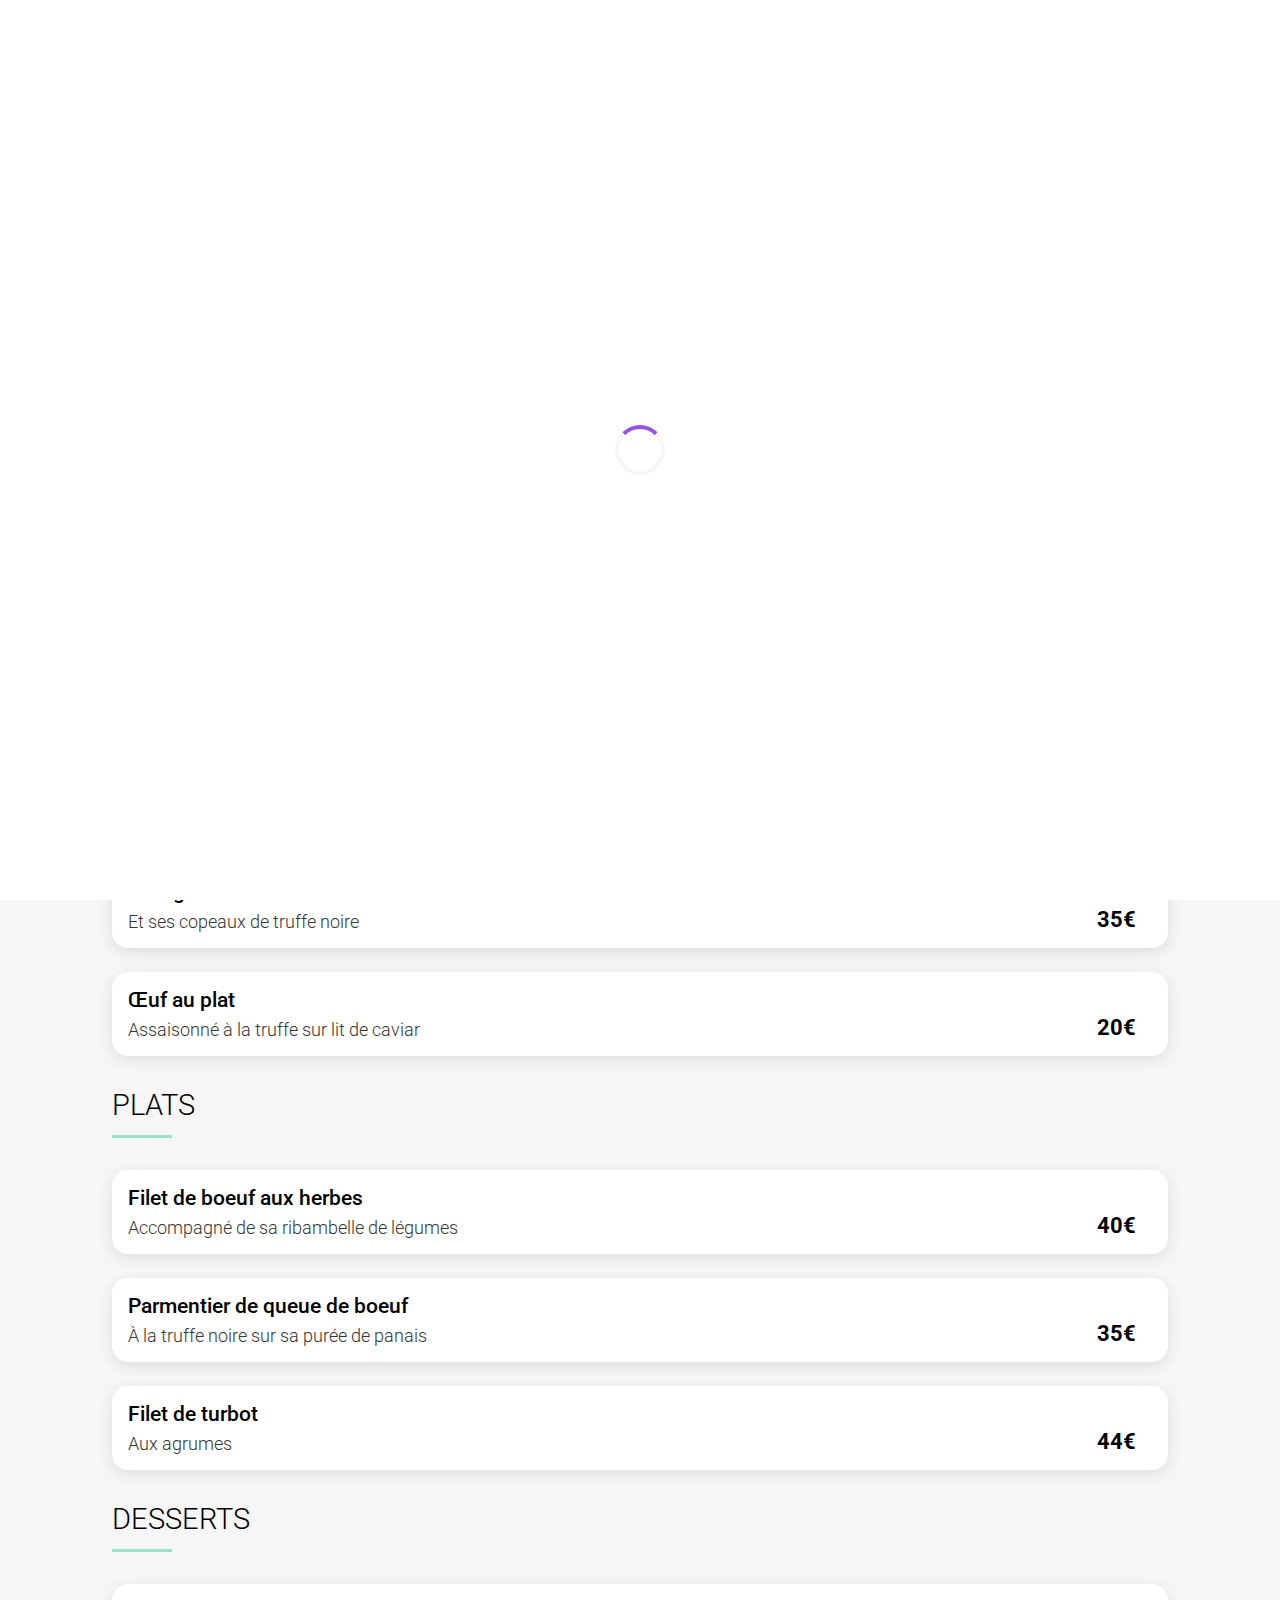
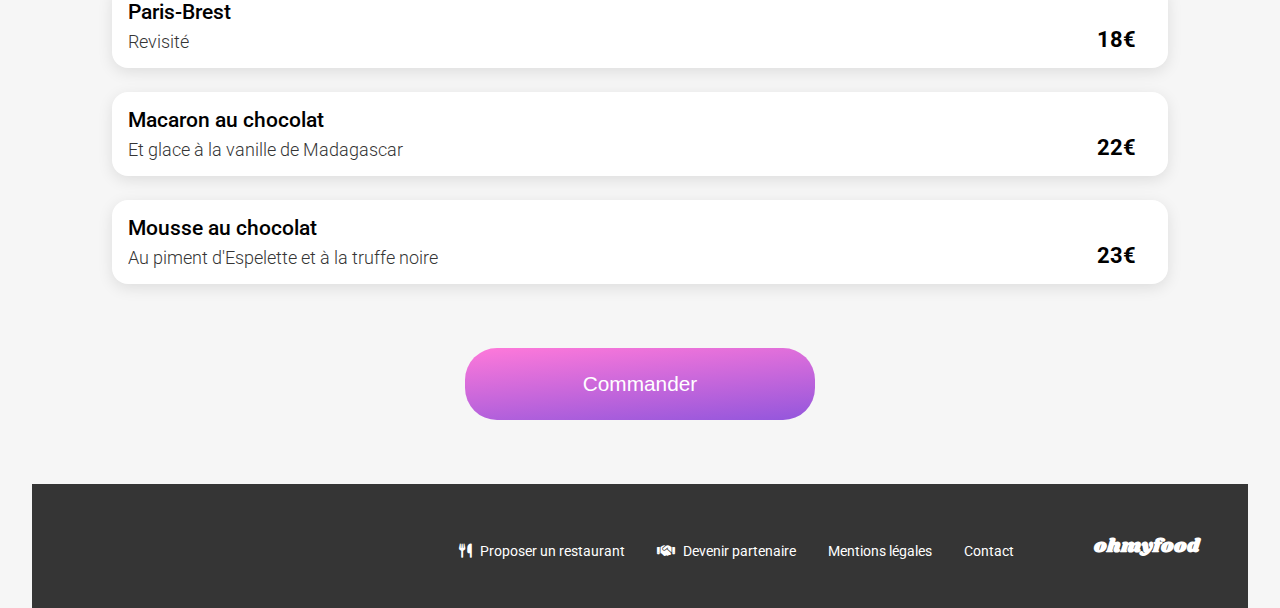
==== la-palette-du-gout.html @ 21039945 "general adaj" ====
<!DOCTYPE html>
<html lang="fr">
  <head>
    <meta charset="UTF-8" />
    <meta name="viewport" content="width=device-width, initial-scale=1.0" />
    <title>La palette du goût - Ohmyfood</title>
    <link
      rel="stylesheet"
      href="https://cdnjs.cloudflare.com/ajax/libs/font-awesome/6.4.0/css/all.min.css"
    />
    <link
      href="https://fonts.googleapis.com/css2?family=Roboto:wght@300;400;500;700&family=Shrikhand&display=swap"
      rel="stylesheet"
    />
    <link rel="stylesheet" href="./la-palette-du-gout.css" />
  </head>
  <body>
    <div class="refresh-container">
      <div class="spinner"></div>
    </div>
    <header class="header">
      <div class="header__back">
        <a href="index.html">
          <i class="fas fa-arrow-left"></i>
        </a>
      </div>
      <h2 class="header-logo">ohmyfood</h2>
    </header>

    <main class="menu">
      <div class="menu__cover-container">
        <img
          src="public/external/b1f7c04ec47d0d54b023bb91b05e07d8.jpg"
          alt="La palette du goût"
          class="menu__cover"
        />
      </div>

      <section class="menu__content">
        <div class="menu__header">
          <h2 class="menu__cover-title">La palette du goût</h2>
          <button class="menu__like">
            <i class="far fa-heart"></i>
          </button>
        </div>

        <!-- Starters -->
        <section class="menu-category">
          <h3 class="menu-category__title">ENTRÉES</h3>
          <div class="menu-items">
            <article class="menu-item">
              <div class="menu-item__text">
                <h4 class="menu-item__title">Fricassée d'escargots</h4>
                <p class="menu-item__description">Au piment d'Espelette</p>
              </div>
              <div class="menu-item__price-container">
                <div class="menu-item__price">25€</div>
                <div class="menu-item__check">
                  <i class="fas fa-circle-check"></i>
                </div>
              </div>
            </article>

            <article class="menu-item">
              <div class="menu-item__text">
                <h4 class="menu-item__title">Foie gras de canard mi-cuit</h4>
                <p class="menu-item__description">
                  Et ses copeaux de truffe noire
                </p>
              </div>
              <div class="menu-item__price-container">
                <div class="menu-item__price">35€</div>
                <div class="menu-item__check">
                  <i class="fas fa-circle-check"></i>
                </div>
              </div>
            </article>

            <article class="menu-item">
              <div class="menu-item__text">
                <h4 class="menu-item__title">Œuf au plat</h4>
                <p class="menu-item__description">
                  Assaisonné à la truffe sur lit de caviar
                </p>
              </div>
              <div class="menu-item__price-container">
                <div class="menu-item__price">20€</div>
                <div class="menu-item__check">
                  <i class="fas fa-circle-check"></i>
                </div>
              </div>
            </article>
          </div>
        </section>

        <!-- Mains -->
        <section class="menu-category">
          <h3 class="menu-category__title">PLATS</h3>
          <div class="menu-items">
            <article class="menu-item">
              <div class="menu-item__text">
                <h4 class="menu-item__title">Filet de boeuf aux herbes</h4>
                <p class="menu-item__description">
                  Accompagné de sa ribambelle de légumes
                </p>
              </div>
              <div class="menu-item__price-container">
                <div class="menu-item__price">40€</div>
                <div class="menu-item__check">
                  <i class="fas fa-circle-check"></i>
                </div>
              </div>
            </article>

            <article class="menu-item">
              <div class="menu-item__text">
                <h4 class="menu-item__title">Parmentier de queue de boeuf</h4>
                <p class="menu-item__description">
                  À la truffe noire sur sa purée de panais
                </p>
              </div>
              <div class="menu-item__price-container">
                <div class="menu-item__price">35€</div>
                <div class="menu-item__check">
                  <i class="fas fa-circle-check"></i>
                </div>
              </div>
            </article>

            <article class="menu-item">
              <div class="menu-item__text">
                <h4 class="menu-item__title">Filet de turbot</h4>
                <p class="menu-item__description">Aux agrumes</p>
              </div>
              <div class="menu-item__price-container">
                <div class="menu-item__price">44€</div>
                <div class="menu-item__check">
                  <i class="fas fa-circle-check"></i>
                </div>
              </div>
            </article>
          </div>
        </section>

        <!-- Desserts -->
        <section class="menu-category">
          <h3 class="menu-category__title">DESSERTS</h3>
          <div class="menu-items">
            <article class="menu-item">
              <div class="menu-item__text">
                <h4 class="menu-item__title">Paris-Brest</h4>
                <p class="menu-item__description">Revisité</p>
              </div>
              <div class="menu-item__price-container">
                <div class="menu-item__price">18€</div>
                <div class="menu-item__check">
                  <i class="fas fa-circle-check"></i>
                </div>
              </div>
            </article>

            <article class="menu-item">
              <div class="menu-item__text">
                <h4 class="menu-item__title">Macaron au chocolat</h4>
                <p class="menu-item__description">
                  Et glace à la vanille de Madagascar
                </p>
              </div>
              <div class="menu-item__price-container">
                <div class="menu-item__price">22€</div>
                <div class="menu-item__check">
                  <i class="fas fa-circle-check"></i>
                </div>
              </div>
            </article>

            <article class="menu-item">
              <div class="menu-item__text">
                <h4 class="menu-item__title">Mousse au chocolat</h4>
                <p class="menu-item__description">
                  Au piment d'Espelette et à la truffe noire
                </p>
              </div>
              <div class="menu-item__price-container">
                <div class="menu-item__price">23€</div>
                <div class="menu-item__check">
                  <i class="fas fa-circle-check"></i>
                </div>
              </div>
            </article>
          </div>
        </section>

        <button class="order-button">Commander</button>
      </section>
    </main>

    <footer class="footer">
      <h2 class="footer-logo">ohmyfood</h2>
      <nav class="footer-nav">
        <a href="#"><i class="fas fa-utensils"></i> Proposer un restaurant</a>
        <a href="#"><i class="fas fa-handshake"></i> Devenir partenaire</a>
        <a href="#">Mentions légales</a>
        <a href="mailto:contact@ohmyfood.com">Contact</a>
      </nav>
    </footer>
  </body>
</html>
---- la-palette-du-gout.css ----
/* Mobile-First Styles (max-width: 375px) */
:root {
  --primary: #9356dc;
  --secondary: #ff79da;
  --tertiary: #99e2d0;
  --dark: #353535;
  --light: #f6f6f6;
  --white: #ffffff;
  --shadow: 0 4px 15px rgba(0, 0, 0, 0.1);
}

* {
  margin: 0;
  padding: 0;
  box-sizing: border-box;
}

body {
  font-family: "Roboto", sans-serif;
  background: var(--light);
  margin: 0 auto;
  max-width: 1440px;
}

.header {
  padding: 1rem;
  box-shadow: 0 2px 4px rgba(0, 0, 0, 0.1);
  display: flex;
  align-items: center;
  gap: 1rem;
}

.header-logo {
  font-family: "Shrikhand", cursive;
  font-size: 1.5rem;
  color: var(--dark);
  margin: 0 auto;
}

.menu__cover-container {
  height: 250px;
  overflow: hidden;
  position: relative;
}

.menu__cover-title {
  bottom: 1rem;
  left: 1rem;
  color: black;
  font-family: "Shrikhand", cursive;
  font-size: 1.8rem;
  text-shadow: 0 2px 4px rgba(0, 0, 0, 0.5);
}

.menu__cover {
  width: 100%;
  height: 100%;
  object-fit: cover;
}

.menu__content {
  padding: 1rem;
  background: var(--light);
  border-radius: 2rem 2rem 0 0;
  margin-top: -2rem;
  position: relative;
}

.menu__header {
  display: flex;
  justify-content: space-between;
  padding: 1rem 0;
}

.menu__like {
  font-size: 1.5rem;
  background: none;
  border: none;
}

.menu-category {
  margin: 2rem 0;
}

.menu-category__title {
  font-weight: 300;
  font-size: 1.1rem;
  margin-bottom: 1rem;
  position: relative;
  padding-bottom: 0.5rem;
}

.menu-category__title::after {
  content: "";
  position: absolute;
  bottom: 0;
  left: 0;
  width: 40px;
  height: 2px;
  background: var(--tertiary);
}

.menu-items {
  display: grid;
  gap: 1rem;
}

.menu-item {
  display: flex;
  justify-content: space-between;
  align-items: center;
  background: var(--white);
  border-radius: 1rem;
  box-shadow: var(--shadow);
  overflow: hidden;
}

.menu-item__price-container {
  display: flex;
  gap: 1rem;
  height: 100%;
}

.menu-item__price {
  align-self: flex-end;
  padding-bottom: 1rem;
}
.menu-item__text {
  flex: 1;
  min-width: 0;
  padding: 1rem;
}

.menu-item__title {
  font-weight: 500;
  font-size: 1rem;
  margin-bottom: 0.3rem;
  white-space: nowrap;
  overflow: hidden;
  text-overflow: ellipsis;
}

.menu-item__description {
  font-weight: 300;
  font-size: 0.9rem;
  color: var(--dark);
  white-space: nowrap;
  overflow: hidden;
  text-overflow: ellipsis;
}

.menu-item__price {
  font-weight: 700;
}

.menu-item__check {
  margin-right: -60px;
  width: 60px;
  height: 100%;
  background: var(--tertiary);
  color: var(--white);
  display: grid;
  place-items: center;
  transition: all 0.3s ease;
}

.menu-item:hover .menu-item__check {
  margin-right: 0;
}

.order-button {
  display: block;
  width: 100%;
  padding: 1rem;
  border: none;
  border-radius: 2rem;
  background: linear-gradient(175deg, var(--secondary), var(--primary));
  color: var(--white);
  font-size: 1rem;
  margin: 2rem auto;
  cursor: pointer;
}

.footer {
  background: var(--dark);
  color: var(--white);
  padding: 2rem 1rem;
}

.footer-logo {
  font-family: "Shrikhand", cursive;
  font-size: 1.2rem;
  margin-bottom: 1rem;
}

.footer-nav {
  display: flex;
  flex-direction: column;
  gap: 0.5rem;
}

.footer-nav a {
  color: var(--white);
  text-decoration: none;
  font-size: 0.9rem;
  display: flex;
  align-items: center;
  gap: 0.5rem;
}
.spinner {
  width: 50px;
  height: 50px;
  border: 4px solid var(--light);
  border-top: 4px solid var(--primary);
  border-radius: 50%;
  animation: spin 1s linear infinite;
}

.refresh-container {
  position: fixed;
  top: 0;
  left: 0;
  right: 0;
  bottom: 0;
  background: white;
  z-index: 1000;
  display: grid;
  place-items: center;
}

@keyframes fadeOut {
  from {
    opacity: 1;
  }
  to {
    opacity: 0;
    visibility: hidden;
  }
}

.refresh-container {
  animation: fadeOut 300ms 1500ms forwards;
}

/* Heart Like Animation */
@keyframes heartPop {
  0% {
    transform: scale(1);
  }
  50% {
    transform: scale(1.2);
  }
  100% {
    transform: scale(1);
  }
}

.menu__like:hover .far {
  background: linear-gradient(175deg, var(--secondary), var(--primary));
  background-clip: text;
  -webkit-background-clip: text;
  color: transparent;
  transition: all 300ms ease;
  animation: heartPop 400ms ease;
}

/* Menu Items Staggered Animation */
@keyframes itemAppear {
  from {
    opacity: 0;
    transform: translateY(20px);
  }
  to {
    opacity: 1;
    transform: translateY(0);
  }
}

.menu-item {
  animation: itemAppear 600ms ease both;
}

/* Stagger the animations */
.menu-items:nth-child(1) .menu-item {
  animation-delay: 200ms;
}
.menu-items:nth-child(2) .menu-item {
  animation-delay: 400ms;
}
.menu-items:nth-child(3) .menu-item {
  animation-delay: 600ms;
}

/* Checkmark Slide Animation */
@keyframes checkSlide {
  from {
    width: 0;
  }
  to {
    width: 60px;
  }
}

.menu-item:hover .menu-item__check {
  animation: checkSlide 300ms ease both;
}

/* Button Hover Effect */
.order-button:hover {
  transform: scale(1.02);
  box-shadow: 0 8px 15px rgba(0, 0, 0, 0.2);
  transition: all 300ms ease;
}

/* Category Title Underline Animation */
.menu-category__title::after {
  transition: width 400ms ease;
}

.menu-category__title:hover::after {
  width: 100px;
}

/* Image Zoom Effect */
.menu__cover {
  transition: transform 800ms ease;
}

.menu__cover-container:hover .menu__cover {
  transform: scale(1.05);
}

.menu-item__check {
  transition: all 300ms ease;
}

.order-button {
  transition: all 300ms ease;
}

.menu__cover-container {
  overflow: hidden;
}
@media (min-width: 1024px) {
  body {
    padding: 0 2rem;
  }

  /* Header */
  .header {
    padding: 2rem 0;
    max-width: 1440px;
    margin: 0 auto;
  }

  .header__back {
    position: absolute;
    left: 2rem;
    font-size: 1.5rem;
  }

  .header-logo {
    font-size: 2.5rem;
  }

  /* Menu Cover */
  .menu__cover-container {
    height: 450px;
    border-radius: 2rem;
    overflow: hidden;
    margin: 0 auto;
    max-width: 1440px;
  }

  .menu__cover-title {
    font-size: 3rem;
    left: 2rem;
    bottom: 2rem;
  }

  /* Menu Content */
  .menu__content {
    padding: 4rem 2rem;
    max-width: 1440px;
    margin: -6rem auto 0;
    border-radius: 3rem 3rem 0 0;
  }

  .menu__header {
    justify-content: center;
    gap: 3rem;
    margin-bottom: 2rem;
  }

  /* Categories Grid */
  .menu-categories {
    display: grid;
    grid-template-columns: repeat(3, 1fr);
    gap: 4rem;
    max-width: 1300px;
    margin: 0 auto;
  }

  .menu-category__title {
    font-size: 1.8rem;
    padding-bottom: 1rem;
    margin-bottom: 2rem;
  }

  .menu-category__title::after {
    width: 60px;
    height: 3px;
  }

  /* Menu Items */
  .menu-items {
    gap: 1.5rem;
  }

  .menu-item {
    transition: transform 0.3s ease;
  }

  .menu-item:hover {
    transform: translateY(-5px);
  }

  .menu-item__title {
    font-size: 1.3rem;
    margin-bottom: 0.5rem;
  }

  .menu-item__description {
    font-size: 1.1rem;
  }

  .menu-item__price {
    font-size: 1.4rem;
    padding-right: 1rem;
  }

  /* Order Button */
  .order-button {
    width: 40%;
    max-width: 350px;
    padding: 1.5rem;
    font-size: 1.3rem;
    margin: 4rem auto 0;
  }

  /* Footer */
  .footer {
    padding: 3rem;
    display: flex;
    flex-direction: row-reverse;
    align-items: flex-end;
    gap: 5rem;
  }

  .footer-logo {
    margin-bottom: 0;
  }

  .footer-nav {
    flex-direction: row;
    gap: 2rem;
  }

  /* Global Container Padding */
  body > *:not(.header):not(.footer) {
    padding-left: 3rem;
    padding-right: 3rem;
  }
}
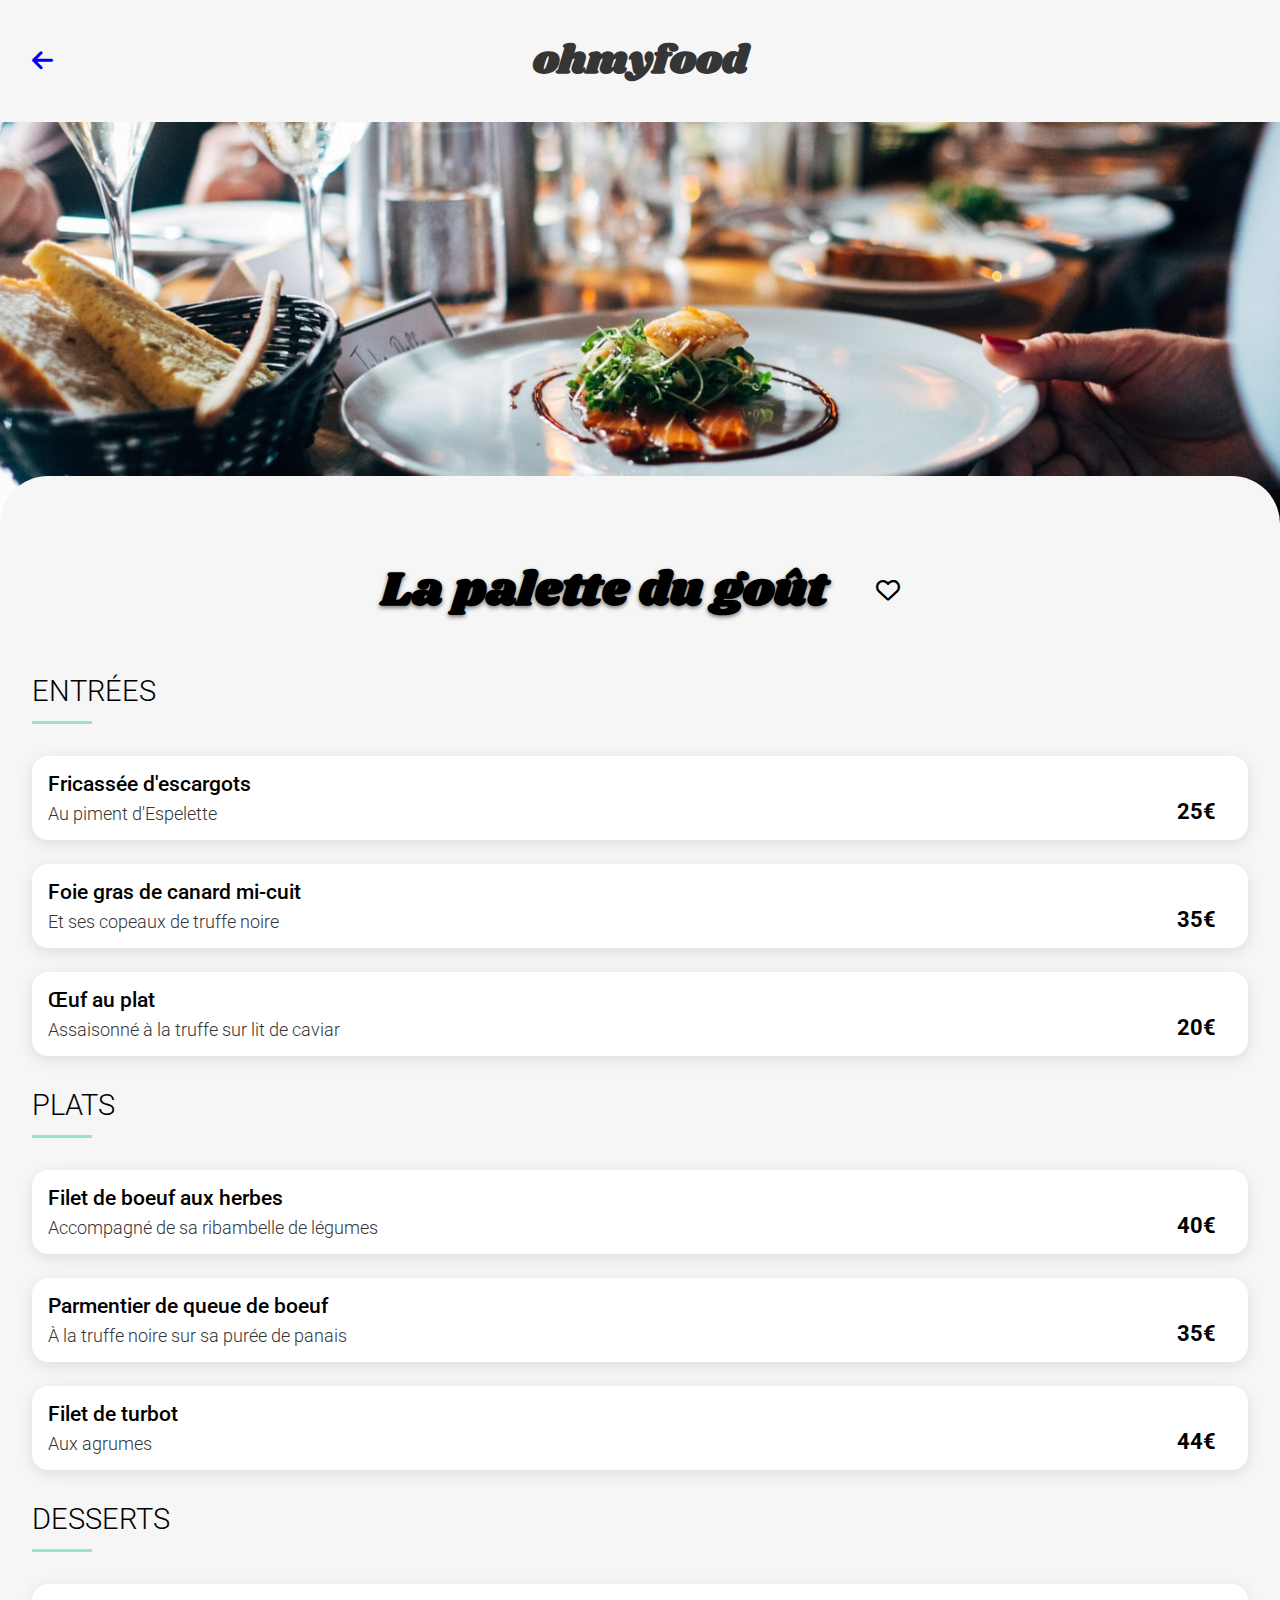
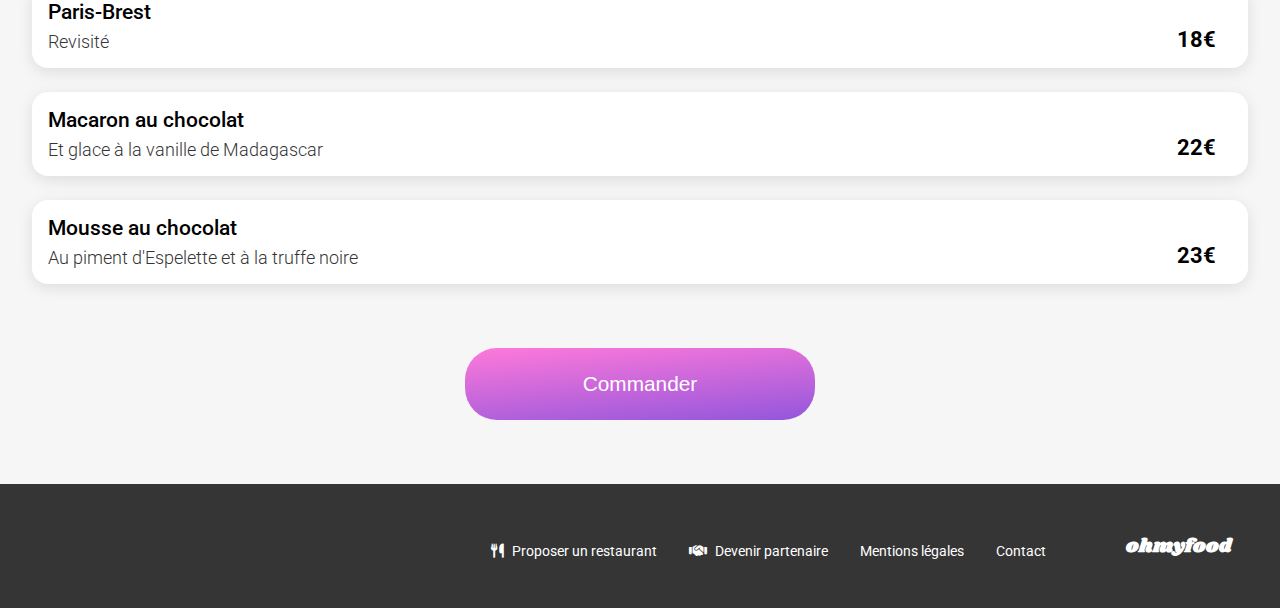
==== commit 1b383c1d: "modif" ====
--- a/la-palette-du-gout.html
+++ b/la-palette-du-gout.html
@@ -15,9 +15,6 @@
     <link rel="stylesheet" href="./la-palette-du-gout.css" />
   </head>
   <body>
-    <div class="refresh-container">
-      <div class="spinner"></div>
-    </div>
     <header class="header">
       <div class="header__back">
         <a href="index.html">
--- a/la-palette-du-gout.css
+++ b/la-palette-du-gout.css
@@ -19,12 +19,10 @@
   font-family: "Roboto", sans-serif;
   background: var(--light);
   margin: 0 auto;
-  max-width: 1440px;
 }
 
 .header {
   padding: 1rem;
-  box-shadow: 0 2px 4px rgba(0, 0, 0, 0.1);
   display: flex;
   align-items: center;
   gap: 1rem;
@@ -227,21 +225,6 @@
   display: grid;
   place-items: center;
 }
-
-@keyframes fadeOut {
-  from {
-    opacity: 1;
-  }
-  to {
-    opacity: 0;
-    visibility: hidden;
-  }
-}
-
-.refresh-container {
-  animation: fadeOut 300ms 1500ms forwards;
-}
-
 /* Heart Like Animation */
 @keyframes heartPop {
   0% {
@@ -264,88 +247,7 @@
   animation: heartPop 400ms ease;
 }
 
-/* Menu Items Staggered Animation */
-@keyframes itemAppear {
-  from {
-    opacity: 0;
-    transform: translateY(20px);
-  }
-  to {
-    opacity: 1;
-    transform: translateY(0);
-  }
-}
-
-.menu-item {
-  animation: itemAppear 600ms ease both;
-}
-
-/* Stagger the animations */
-.menu-items:nth-child(1) .menu-item {
-  animation-delay: 200ms;
-}
-.menu-items:nth-child(2) .menu-item {
-  animation-delay: 400ms;
-}
-.menu-items:nth-child(3) .menu-item {
-  animation-delay: 600ms;
-}
-
-/* Checkmark Slide Animation */
-@keyframes checkSlide {
-  from {
-    width: 0;
-  }
-  to {
-    width: 60px;
-  }
-}
-
-.menu-item:hover .menu-item__check {
-  animation: checkSlide 300ms ease both;
-}
-
-/* Button Hover Effect */
-.order-button:hover {
-  transform: scale(1.02);
-  box-shadow: 0 8px 15px rgba(0, 0, 0, 0.2);
-  transition: all 300ms ease;
-}
-
-/* Category Title Underline Animation */
-.menu-category__title::after {
-  transition: width 400ms ease;
-}
-
-.menu-category__title:hover::after {
-  width: 100px;
-}
-
-/* Image Zoom Effect */
-.menu__cover {
-  transition: transform 800ms ease;
-}
-
-.menu__cover-container:hover .menu__cover {
-  transform: scale(1.05);
-}
-
-.menu-item__check {
-  transition: all 300ms ease;
-}
-
-.order-button {
-  transition: all 300ms ease;
-}
-
-.menu__cover-container {
-  overflow: hidden;
-}
 @media (min-width: 1024px) {
-  body {
-    padding: 0 2rem;
-  }
-
   /* Header */
   .header {
     padding: 2rem 0;
@@ -366,10 +268,8 @@
   /* Menu Cover */
   .menu__cover-container {
     height: 450px;
-    border-radius: 2rem;
     overflow: hidden;
     margin: 0 auto;
-    max-width: 1440px;
   }
 
   .menu__cover-title {
@@ -465,10 +365,4 @@
     flex-direction: row;
     gap: 2rem;
   }
-
-  /* Global Container Padding */
-  body > *:not(.header):not(.footer) {
-    padding-left: 3rem;
-    padding-right: 3rem;
-  }
-}
+}
